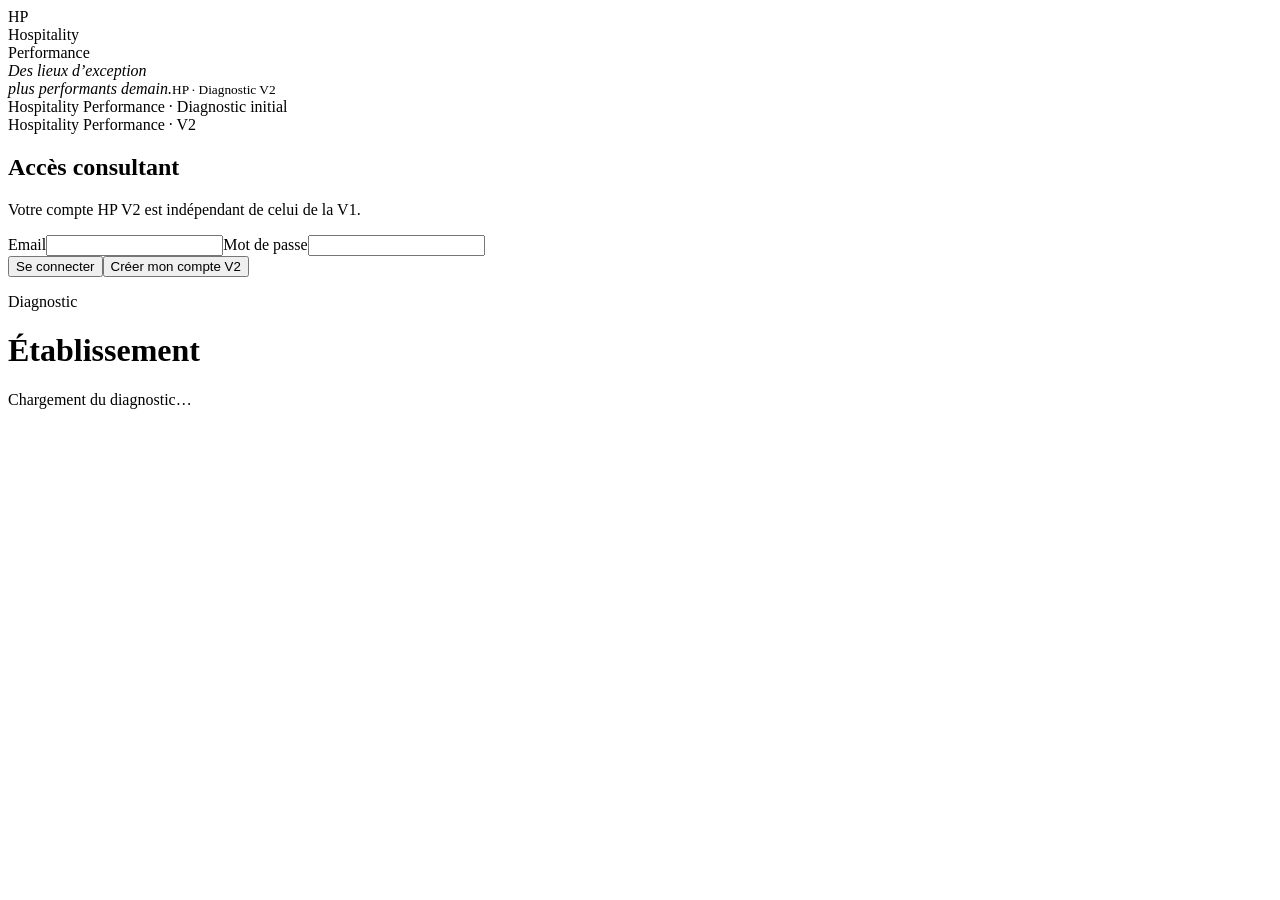
==== admin.html @ 37dd1d54 "Add files via upload" ====
<!doctype html>
<html lang="fr"><head><meta charset="utf-8"><meta name="viewport" content="width=device-width,initial-scale=1"><meta name="robots" content="noindex,nofollow"><meta name="referrer" content="no-referrer"><meta name="theme-color" content="#0B3D2E"><title>Diagnostic | HP V2</title><link rel="preconnect" href="https://fonts.googleapis.com"><link rel="preconnect" href="https://fonts.gstatic.com" crossorigin><link href="https://fonts.googleapis.com/css2?family=Inter:wght@400;500;600;700;800&family=Playfair+Display:ital,wght@0,500;0,600;0,700;1,500&display=swap" rel="stylesheet"><link rel="stylesheet" href="assets/app.css"></head><body class="authOnly" data-page="admin">
<aside class="sideNav"><div class="brandBlock"><div class="hpMark">HP</div><div class="hpWords">Hospitality<br>Performance</div></div><nav id="nav" class="navItems" aria-label="Navigation principale"></nav><div class="sideEditorial"><em>Des lieux d’exception<br>plus performants demain.</em><small>HP · Diagnostic V2</small></div></aside>
<main class="appShell"><header class="topbar"><span class="small">Hospitality Performance · Diagnostic initial</span><span id="userName" class="small"></span></header><div class="canvas"><section id="loginView" class="card login"><div class="eyebrow">Hospitality Performance · V2</div><h1>Accès consultant</h1><p class="small">Votre compte HP V2 est indépendant de celui de la V1.</p><form id="loginForm"><label class="field"><span>Email</span><input id="email" type="email" autocomplete="username" required></label><label class="field"><span>Mot de passe</span><input id="password" type="password" autocomplete="current-password" required></label><div class="actions"><button class="btn" id="loginBtn" type="submit">Se connecter</button><button class="btn secondary" id="signupBtn" type="button">Créer mon compte V2</button></div><p id="loginMsg" class="message" role="status"></p></form></section><div id="appView" class="hide"><div class="hero screenOnly"><div><div class="eyebrow">Diagnostic</div><h1 id="estName">Établissement</h1></div></div><div id="content">Chargement du diagnostic…</div><p id="message" class="message screenOnly" role="status"></p></div></div></main><script type="module" src="assets/app.js"></script></body></html>
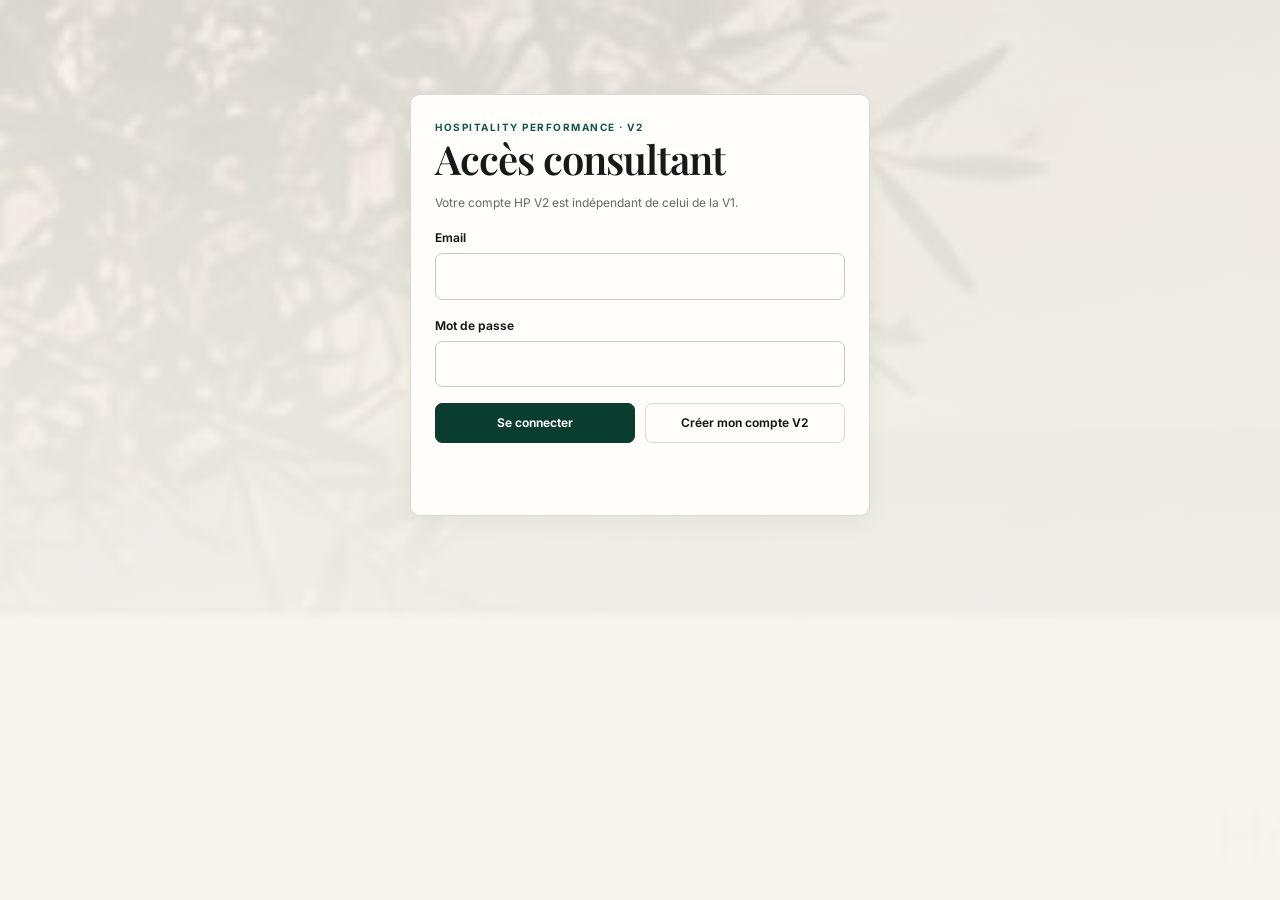
==== commit 4eeccfa5: "Add files via upload" ====
--- a/admin.html
+++ b/admin.html
@@ -1,4 +1,4 @@
 <!doctype html>
-<html lang="fr"><head><meta charset="utf-8"><meta name="viewport" content="width=device-width,initial-scale=1"><meta name="robots" content="noindex,nofollow"><meta name="referrer" content="no-referrer"><meta name="theme-color" content="#0B3D2E"><title>Diagnostic | HP V2</title><link rel="preconnect" href="https://fonts.googleapis.com"><link rel="preconnect" href="https://fonts.gstatic.com" crossorigin><link href="https://fonts.googleapis.com/css2?family=Inter:wght@400;500;600;700;800&family=Playfair+Display:ital,wght@0,500;0,600;0,700;1,500&display=swap" rel="stylesheet"><link rel="stylesheet" href="assets/app.css"></head><body class="authOnly" data-page="admin">
+<html lang="fr"><head><meta charset="utf-8"><meta name="viewport" content="width=device-width,initial-scale=1"><meta name="robots" content="noindex,nofollow"><meta name="referrer" content="no-referrer"><meta name="theme-color" content="#0B3D2E"><title>Diagnostic | HP V2</title><link rel="preconnect" href="https://fonts.googleapis.com"><link rel="preconnect" href="https://fonts.gstatic.com" crossorigin><link href="https://fonts.googleapis.com/css2?family=Inter:wght@400;500;600;700;800&family=Playfair+Display:ital,wght@0,500;0,600;0,700;1,500&display=swap" rel="stylesheet"><link rel="stylesheet" href="app.css"></head><body class="authOnly" data-page="admin">
 <aside class="sideNav"><div class="brandBlock"><div class="hpMark">HP</div><div class="hpWords">Hospitality<br>Performance</div></div><nav id="nav" class="navItems" aria-label="Navigation principale"></nav><div class="sideEditorial"><em>Des lieux d’exception<br>plus performants demain.</em><small>HP · Diagnostic V2</small></div></aside>
-<main class="appShell"><header class="topbar"><span class="small">Hospitality Performance · Diagnostic initial</span><span id="userName" class="small"></span></header><div class="canvas"><section id="loginView" class="card login"><div class="eyebrow">Hospitality Performance · V2</div><h1>Accès consultant</h1><p class="small">Votre compte HP V2 est indépendant de celui de la V1.</p><form id="loginForm"><label class="field"><span>Email</span><input id="email" type="email" autocomplete="username" required></label><label class="field"><span>Mot de passe</span><input id="password" type="password" autocomplete="current-password" required></label><div class="actions"><button class="btn" id="loginBtn" type="submit">Se connecter</button><button class="btn secondary" id="signupBtn" type="button">Créer mon compte V2</button></div><p id="loginMsg" class="message" role="status"></p></form></section><div id="appView" class="hide"><div class="hero screenOnly"><div><div class="eyebrow">Diagnostic</div><h1 id="estName">Établissement</h1></div></div><div id="content">Chargement du diagnostic…</div><p id="message" class="message screenOnly" role="status"></p></div></div></main><script type="module" src="assets/app.js"></script></body></html>+<main class="appShell"><header class="topbar"><span class="small">Hospitality Performance · Diagnostic initial</span><span id="userName" class="small"></span></header><div class="canvas"><section id="loginView" class="card login"><div class="eyebrow">Hospitality Performance · V2</div><h1>Accès consultant</h1><p class="small">Votre compte HP V2 est indépendant de celui de la V1.</p><form id="loginForm"><label class="field"><span>Email</span><input id="email" type="email" autocomplete="username" required></label><label class="field"><span>Mot de passe</span><input id="password" type="password" autocomplete="current-password" required></label><div class="actions"><button class="btn" id="loginBtn" type="submit">Se connecter</button><button class="btn secondary" id="signupBtn" type="button">Créer mon compte V2</button></div><p id="loginMsg" class="message" role="status"></p></form></section><div id="appView" class="hide"><div class="hero screenOnly"><div><div class="eyebrow">Diagnostic</div><h1 id="estName">Établissement</h1></div></div><div id="content">Chargement du diagnostic…</div><p id="message" class="message screenOnly" role="status"></p></div></div></main><script type="module" src="app.js"></script></body></html>
--- a/app.css
+++ b/app.css
@@ -0,0 +1,6 @@
+:root{--emerald:#0b3d2e;--emerald2:#125746;--paper:#fffefb;--stone:#f6f4ef;--ink:#171916;--muted:#666864;--line:#ded9cf;--gold:#b99a68;--danger:#b84a45;--sidebar:214px}
+*{box-sizing:border-box}body{margin:0;color:var(--ink);background:var(--stone);font:14px/1.6 Inter,system-ui,sans-serif}a{color:var(--emerald2);text-decoration:none}button,input,textarea,select{font:inherit}button,a,input,textarea,select{touch-action:manipulation}button{cursor:pointer}button:disabled{opacity:.5;cursor:not-allowed}.hide{display:none!important}h1,h2,h3,h4{font-family:'Playfair Display',Georgia,serif;line-height:1.2;font-weight:600}h1{font-size:40px;letter-spacing:-.025em;margin:0 0 10px}h2{font-size:24px;margin:0 0 16px}h3{font-size:20px;margin:0 0 10px}p{margin:8px 0 16px}.muted,.small{color:var(--muted)}.small{font-size:12px}.eyebrow{font-size:10px;letter-spacing:.15em;text-transform:uppercase;font-weight:700;color:var(--emerald2)}.sideNav{position:fixed;left:0;top:0;bottom:0;width:var(--sidebar);padding:25px 14px 20px;background:linear-gradient(180deg,#0d1714,#091a15 55%,#0c2d23);color:#fff;display:flex;flex-direction:column;z-index:20}.brandBlock{padding:0 18px 22px;border-bottom:1px solid #ffffff25}.hpMark{font:600 56px/.82 'Playfair Display',Georgia,serif;letter-spacing:-.07em}.hpWords{margin-top:10px;font-size:10px;letter-spacing:.28em;text-transform:uppercase;line-height:1.5;color:#ffffffc9}.navItems{display:grid;gap:5px;margin-top:22px}.navItem{min-height:45px;display:flex;align-items:center;gap:11px;padding:0 14px;border-radius:6px;color:#ffffffc2;font-size:12px}.navItem:hover{background:#ffffff0d;color:#fff}.navItem.active{background:linear-gradient(90deg,#125746,#0d4638);color:#fff;box-shadow:inset 2px 0 #e7eee9}.navIcon{width:18px;font-size:18px}.sideEditorial{margin-top:auto;padding:18px 17px 0;border-top:1px solid #ffffff25}.sideEditorial em{font:500 15px/1.45 'Playfair Display',Georgia,serif;color:#ffffffd4;display:block}.sideEditorial small{display:block;margin-top:15px;font-size:8px;letter-spacing:.2em;text-transform:uppercase;color:#ffffffa0}.appShell{margin-left:var(--sidebar);min-height:100vh;background:linear-gradient(#f6f4efdd,#f6f4efff),url('hp-editorial-header.jpg') top center/cover no-repeat fixed}.topbar{min-height:72px;padding:16px 28px;border-bottom:1px solid var(--line);display:flex;justify-content:space-between;gap:12px;align-items:center;background:#faf8f3}.canvas{max-width:1220px;margin:auto;padding:34px 28px 50px}.hero{display:flex;justify-content:space-between;gap:20px;align-items:flex-end;margin-bottom:24px}.actions{display:flex;flex-wrap:wrap;gap:10px;align-items:center}.btn{display:inline-flex;align-items:center;justify-content:center;border:1px solid var(--emerald);border-radius:7px;padding:10px 16px;background:var(--emerald);color:#fff;font-weight:650;font-size:12px;line-height:1.5}.btn.secondary{border-color:var(--line);background:#fffdf9;color:var(--ink)}.card{padding:24px;border:1px solid var(--line);background:var(--paper);border-radius:10px;box-shadow:0 7px 24px #1a1f1b0a;margin-bottom:16px}.grid2{display:grid;grid-template-columns:1fr 1fr;gap:16px}.field{display:block;margin:16px 0}.field>span,.field>label{display:block;font-size:12px;font-weight:650;margin-bottom:6px}input,textarea,select{width:100%;border:1px solid #cfc8bc;border-radius:7px;background:#fffefb;color:var(--ink);padding:11px 12px}textarea{min-height:100px;resize:vertical}input:focus,textarea:focus,select:focus{outline:2px solid #12574640;outline-offset:2px}.check{display:flex;align-items:flex-start;gap:9px;font-size:12px;margin:12px 0}.check input{width:18px;flex-shrink:0;margin-top:3px}.login{max-width:460px;margin:60px auto}.login .actions .btn{flex:1}.notice{border-left:3px solid var(--gold);background:#f6f2e8;padding:13px 16px;font-size:12px;border-radius:4px;margin:15px 0}.error{color:var(--danger)}.message{margin-top:12px;font-size:12px;min-height:1.6em}.scoreHero{display:flex;align-items:center;gap:28px}.scoreHero strong{font:600 64px/1 'Playfair Display',Georgia,serif;color:var(--emerald)}.scoreHero small{font-size:20px}.pill{display:inline-block;padding:4px 9px;border-radius:99px;background:#edf2ef;color:var(--emerald);font-size:10px;font-weight:700}.dimensions{display:grid;grid-template-columns:repeat(5,1fr);gap:8px;margin:18px 0}.dimCard{border:1px solid var(--line);padding:14px;border-radius:8px;background:#f8f6f1}.dimCard b{display:block;font:600 25px 'Playfair Display',Georgia,serif;margin-top:8px}.dimCard span{font-size:11px}.track{height:5px;background:#e4e0d7;border-radius:99px;overflow:hidden;margin-top:10px}.track i{display:block;height:100%;background:var(--emerald)}.tableWrap{overflow-x:auto}table{width:100%;border-collapse:collapse;text-align:left}th{font-size:10px;text-transform:uppercase;letter-spacing:.08em;color:var(--muted)}td,th{padding:13px 10px;border-bottom:1px solid var(--line)}td{font-size:12px}tr:last-child td{border:0}.rowLink{font-weight:650;color:var(--emerald)}details{border-top:1px solid var(--line);padding:18px 0}summary{cursor:pointer;font-weight:700}details .small{margin-top:10px}.criterion{padding:20px 0;border-top:1px solid var(--line)}.criterion:first-child{border:0}.criterionHead{display:flex;align-items:center;justify-content:space-between;gap:15px}.criterionHead h3{font-size:19px;margin:0}.criterionHead select{width:130px}.criterion .grid2{grid-template-columns:2fr 1fr}.criterion textarea{min-height:75px}.responses{display:grid;grid-template-columns:1fr 1fr;gap:14px}.response{border-bottom:1px solid var(--line);padding-bottom:12px}.response strong{display:block;font-size:11px;color:var(--muted);margin-bottom:5px}.response span,.textBlock{white-space:pre-wrap;overflow-wrap:anywhere}.priority h3{font-size:24px}.priority .rank{color:var(--gold);margin-right:8px}.saveBar{position:sticky;bottom:0;background:#fffefbf2;border:1px solid var(--line);border-radius:8px;padding:12px 16px;display:flex;align-items:center;gap:12px;z-index:10}.report{max-width:794px;margin:0 auto}.reportPage{background:#fff;min-height:1080px;padding:55px 54px;position:relative;border-left:8px solid var(--emerald);margin-bottom:24px;box-shadow:0 5px 25px #00000008;overflow-wrap:anywhere}.reportPage h1{font-size:44px}.reportCover{display:flex;flex-direction:column;justify-content:space-between;background:linear-gradient(160deg,#0b3d2e,#125746);color:#fff}.reportCover .eyebrow,.reportCover h1,.reportCover .muted{color:#fff}.reportBrand{font:600 60px 'Playfair Display',Georgia,serif}.reportName{font:600 30px 'Playfair Display',Georgia,serif}.reportNo{margin-top:32px;font-size:10px;color:#777}.reportPriority{padding:20px 0;border-top:1px solid var(--line);break-inside:avoid}.reportPriority h3{font-size:23px}.reportPriority .textBlock{font-size:13px}.reportPriority p{margin:8px 0}.reportPage .dimensions{grid-template-columns:repeat(5,1fr)}.reportPage .dimCard{padding:10px}.empty{padding:40px;text-align:center;color:var(--muted)}.textBlock{line-height:1.7}.summaryCounter{font-size:10px;color:var(--muted)}.loading{padding:30px}.authOnly .sideNav{display:none}.authOnly .appShell{margin-left:0}.authOnly .topbar{display:none}
+@media(max-width:900px){.dimensions{grid-template-columns:repeat(3,1fr)}.grid2,.responses{grid-template-columns:1fr}.criterion .grid2{grid-template-columns:1fr}.canvas{padding:24px 18px}.reportPage{padding:35px 30px}.hero h1{font-size:34px}}
+@media(max-width:700px){:root{--sidebar:0px}.sideNav{position:sticky;top:0;width:100%;height:auto;padding:0 8px;overflow-x:auto;display:block}.brandBlock,.sideEditorial{display:none}.navItems{display:flex;margin:0;gap:0;min-width:max-content}.navItem{font-size:10px;padding:0 10px;height:52px}.navIcon{display:none}.topbar{padding:12px 18px;min-height:60px}.canvas{padding:22px 12px}.hero{align-items:flex-start;flex-direction:column}.hero h1{font-size:32px}.card{padding:18px}.dimensions{grid-template-columns:1fr 1fr}.scoreHero{gap:16px}.scoreHero strong{font-size:50px}.login{margin:30px 12px}.reportPage{min-height:auto;padding:28px 22px}.reportCover{min-height:700px}.reportPage .dimensions{grid-template-columns:1fr 1fr}.reportPage h1{font-size:34px}}
+@page{size:A4 portrait;margin:12mm}
+@media print{body{background:#fff}.sideNav,.topbar,.screenOnly,.login,.saveBar{display:none!important}.appShell{margin:0;background:none}.canvas{padding:0;max-width:none}.report{max-width:none}.reportPage{width:100%;min-height:267mm;padding:14mm 12mm;margin:0;border-left:2mm solid var(--emerald);box-shadow:none;break-after:page;print-color-adjust:exact;-webkit-print-color-adjust:exact}.reportPage:last-child{break-after:auto}.reportCover{height:267mm}.reportPage .dimensions{grid-template-columns:repeat(5,1fr)}.reportPage h1{font-size:36px}.reportPage h2{font-size:24px}.reportPage .textBlock{font-size:11px}.reportPriority{padding:8px 0}.reportPriority h3{font-size:18px}.reportPriority p{font-size:11px;line-height:1.4;margin:2px 0}.reportPriority .textBlock{line-height:1.5}.reportNo{position:absolute;bottom:8mm;left:12mm;margin:0}}
